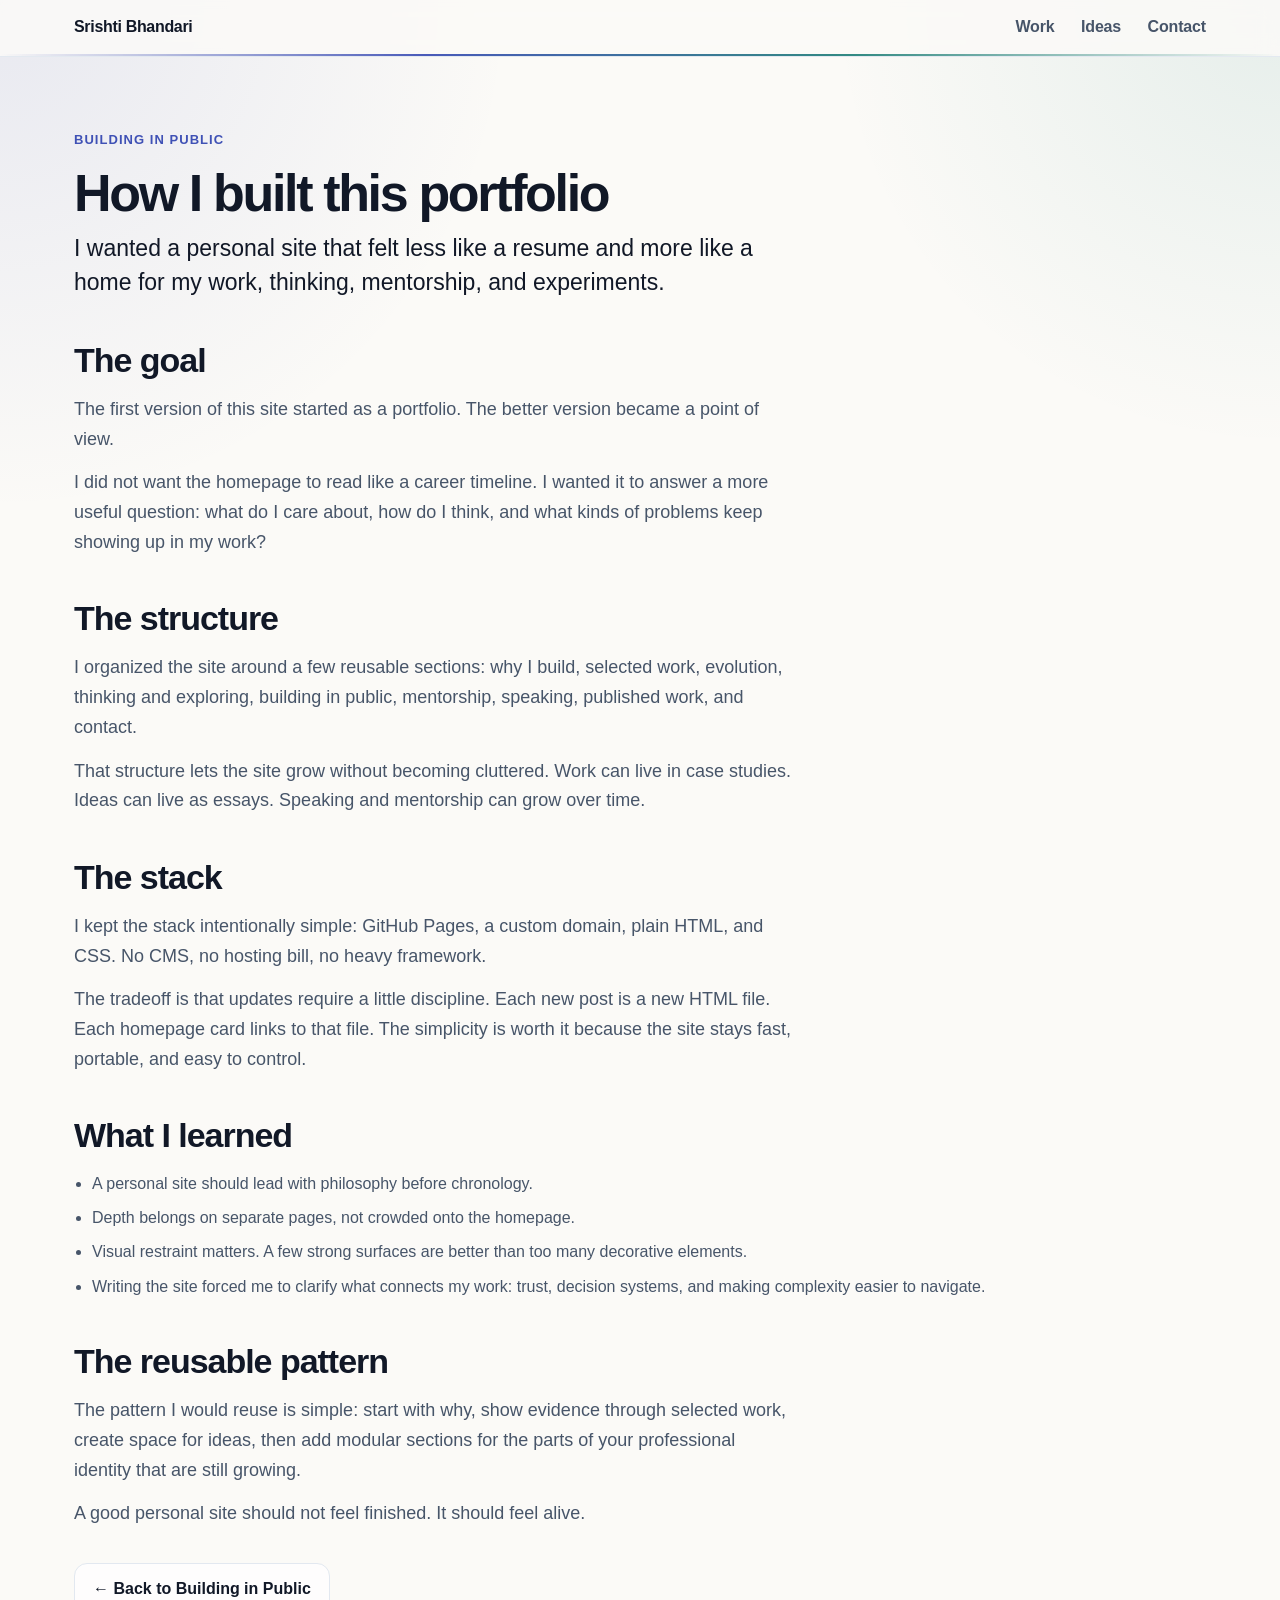
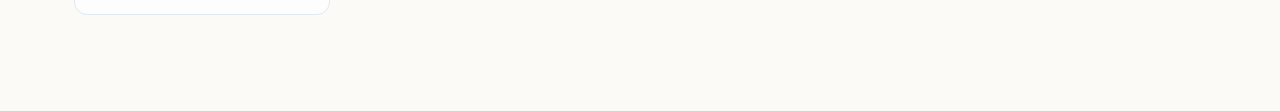
==== building-in-public.html @ 81dbebfb "Create building-in-public.html" ====
<!DOCTYPE html>
<html>
<head>
  <meta charset="UTF-8" />
  <title>How I built this portfolio</title>
  <meta name="viewport" content="width=device-width, initial-scale=1" />
  <link rel="stylesheet" href="style.css" />
</head>
<body>

<div class="topnav">
  <div class="topnav-inner">
    <div class="brand"><a href="index.html">Srishti Bhandari</a></div>
    <div class="navlinks">
      <a href="index.html#work">Work</a>
      <a href="index.html#thinking">Ideas</a>
      <a href="index.html#contact">Contact</a>
    </div>
  </div>
</div>

<div class="container">
  <div class="article">
    <div class="kicker">Building in Public</div>
    <h1>How I built this portfolio</h1>
    <p class="hero-lede">
      I wanted a personal site that felt less like a resume and more like a home for my work, thinking, mentorship, and experiments.
    </p>

    <h2>The goal</h2>
    <p>
      The first version of this site started as a portfolio. The better version became a point of view.
    </p>

    <p>
      I did not want the homepage to read like a career timeline. I wanted it to answer a more useful question: what do I care about, how do I think, and what kinds of problems keep showing up in my work?
    </p>

    <h2>The structure</h2>
    <p>
      I organized the site around a few reusable sections: why I build, selected work, evolution, thinking and exploring, building in public, mentorship, speaking, published work, and contact.
    </p>

    <p>
      That structure lets the site grow without becoming cluttered. Work can live in case studies. Ideas can live as essays. Speaking and mentorship can grow over time.
    </p>

    <h2>The stack</h2>
    <p>
      I kept the stack intentionally simple: GitHub Pages, a custom domain, plain HTML, and CSS. No CMS, no hosting bill, no heavy framework.
    </p>

    <p>
      The tradeoff is that updates require a little discipline. Each new post is a new HTML file. Each homepage card links to that file. The simplicity is worth it because the site stays fast, portable, and easy to control.
    </p>

    <h2>What I learned</h2>
    <ul>
      <li>A personal site should lead with philosophy before chronology.</li>
      <li>Depth belongs on separate pages, not crowded onto the homepage.</li>
      <li>Visual restraint matters. A few strong surfaces are better than too many decorative elements.</li>
      <li>Writing the site forced me to clarify what connects my work: trust, decision systems, and making complexity easier to navigate.</li>
    </ul>

    <h2>The reusable pattern</h2>
    <p>
      The pattern I would reuse is simple: start with why, show evidence through selected work, create space for ideas, then add modular sections for the parts of your professional identity that are still growing.
    </p>

    <p>
      A good personal site should not feel finished. It should feel alive.
    </p>

    <div style="margin-top: 34px;">
      <a class="btn-secondary" href="index.html#building">← Back to Building in Public</a>
    </div>
  </div>
</div>

</body>
</html>
---- style.css ----
* {
  box-sizing: border-box;
  margin: 0;
  padding: 0;
}

:root {
  --bg: #fbfaf7;
  --surface: #ffffff;
  --surface-soft: #f3f6fb;
  --surface-warm: #f7efe5;
  --text: #111827;
  --muted: #475569;
  --faint: #94a3b8;
  --line: #e2e8f0;
  --accent: #3f51b5;
  --accentHover: #2f3e99;
  --teal: #0f766e;
  --amber: #b7791f;
  --shadow: 0 18px 50px rgba(15, 23, 42, 0.08);
  --radius: 22px;
}

html {
  scroll-behavior: smooth;
}

body {
  font-family: -apple-system, BlinkMacSystemFont, "Segoe UI", Roboto, sans-serif;
  background:
    radial-gradient(circle at top left, rgba(63, 81, 181, 0.10), transparent 32rem),
    radial-gradient(circle at top right, rgba(15, 118, 110, 0.09), transparent 28rem),
    var(--bg);
  color: var(--text);
  line-height: 1.65;
}

a {
  color: inherit;
  text-decoration: none;
}

a:hover {
  color: var(--accent);
}

.container {
  max-width: 1180px;
  margin: 0 auto;
  padding: 72px 24px 96px;
}

.section {
  padding: 92px 0;
  border-top: 1px solid rgba(226, 232, 240, 0.9);
}

.section:first-of-type {
  border-top: none;
  padding-top: 36px;
}

.kicker {
  color: var(--accent);
  font-size: 13px;
  letter-spacing: 0.08em;
  text-transform: uppercase;
  font-weight: 700;
  margin-bottom: 16px;
}

h1 {
  font-size: 68px;
  line-height: 1;
  letter-spacing: -0.045em;
  margin-bottom: 22px;
}

h2 {
  font-size: 34px;
  line-height: 1.12;
  letter-spacing: -0.03em;
  margin-bottom: 16px;
}

h3 {
  font-size: 22px;
  line-height: 1.18;
  letter-spacing: -0.02em;
  margin-bottom: 10px;
}

p {
  color: var(--muted);
  font-size: 18px;
  margin-bottom: 14px;
  max-width: 72ch;
}

.small {
  font-size: 14px;
  color: var(--faint);
}

.topnav {
  position: sticky;
  top: 0;
  background: rgba(251, 250, 247, 0.88);
  backdrop-filter: blur(10px);
  border-bottom: 1px solid rgba(226, 232, 240, 0.9);
  z-index: 20;
}

.topnav::after {
  content: "";
  display: block;
  height: 2px;
  background: linear-gradient(
    90deg,
    rgba(63, 81, 181, 0),
    rgba(63, 81, 181, 0.95),
    rgba(15, 118, 110, 0.85),
    rgba(63, 81, 181, 0)
  );
}

.topnav-inner {
  max-width: 1180px;
  margin: 0 auto;
  padding: 14px 24px;
  display: flex;
  align-items: center;
  justify-content: space-between;
}

.brand {
  font-weight: 750;
  letter-spacing: -0.02em;
  font-size: 16px;
}

.navlinks {
  overflow-x: auto;
  white-space: nowrap;
  -webkit-overflow-scrolling: touch;
}

.navlinks a {
  margin-left: 22px;
  font-weight: 650;
  color: var(--muted);
  font-size: 16px;
  letter-spacing: -0.01em;
}

.navlinks a:hover {
  color: var(--text);
}

.btn {
  display: inline-flex;
  align-items: center;
  gap: 8px;
  background: var(--accent);
  color: #fff;
  padding: 12px 18px;
  border-radius: 13px;
  font-weight: 700;
  transition: 0.18s ease;
  box-shadow: 0 14px 28px rgba(63, 81, 181, 0.22);
}

.btn:hover {
  background: var(--accentHover);
  color: #fff;
  transform: translateY(-1px);
}

.btn-secondary {
  display: inline-flex;
  align-items: center;
  gap: 8px;
  padding: 12px 18px;
  border-radius: 13px;
  border: 1px solid var(--line);
  color: var(--text);
  font-weight: 700;
  background: rgba(255, 255, 255, 0.72);
}

.btn-secondary:hover {
  border-color: rgba(63, 81, 181, 0.35);
  color: var(--accent);
}

.hero-grid {
  display: grid;
  grid-template-columns: minmax(0, 1.35fr) 320px;
  gap: 54px;
  align-items: start;
}

.hero-copy {
  max-width: 820px;
}

.hero-lede {
  font-size: 23px;
  color: var(--text);
  line-height: 1.48;
  max-width: 760px;
}

.portrait-card {
  background: linear-gradient(145deg, rgba(255,255,255,0.9), rgba(243,246,251,0.95));
  border: 1px solid rgba(226, 232, 240, 0.85);
  border-radius: 28px;
  padding: 14px;
  box-shadow: var(--shadow);
}

.portrait {
  width: 100%;
  max-width: 292px;
  display: block;
  border-radius: 20px;
}

.belief-card {
  margin-top: 34px;
  display: grid;
  grid-template-columns: 1fr 1fr 1fr;
  gap: 14px;
}

.belief {
  background: rgba(255, 255, 255, 0.72);
  border: 1px solid rgba(226, 232, 240, 0.85);
  border-radius: 18px;
  padding: 18px;
}

.belief strong {
  display: block;
  color: var(--text);
  margin-bottom: 6px;
}

.belief span {
  color: var(--muted);
  font-size: 15px;
}

.section-head {
  display: grid;
  grid-template-columns: 0.8fr 1.2fr;
  gap: 28px;
  align-items: start;
  margin-bottom: 28px;
}

.work-grid,
.thinking-grid,
.two-grid,
.three-grid {
  display: grid;
  gap: 22px;
  margin-top: 24px;
}

.work-grid {
  grid-template-columns: 1fr 1fr;
}

.thinking-grid {
  grid-template-columns: repeat(3, 1fr);
}

.two-grid {
  grid-template-columns: 1fr 1fr;
}

.three-grid {
  grid-template-columns: repeat(3, 1fr);
}

.card {
  background: rgba(255, 255, 255, 0.82);
  border: 1px solid rgba(226, 232, 240, 0.9);
  border-radius: var(--radius);
  padding: 28px;
  transition: 0.18s ease;
}

.card:hover {
  transform: translateY(-2px);
  box-shadow: var(--shadow);
}

.card.emphasis {
  background:
    linear-gradient(145deg, rgba(255,255,255,0.95), rgba(243,246,251,0.92));
}

.card.warm {
  background:
    linear-gradient(145deg, rgba(255,255,255,0.95), rgba(247,239,229,0.88));
}

.card p {
  margin-bottom: 14px;
}

.meta {
  color: var(--accent);
  font-size: 14px;
  font-weight: 700;
  margin-bottom: 12px;
}

.pill {
  display: inline-block;
  font-size: 12px;
  color: var(--muted);
  border: 1px solid var(--line);
  border-radius: 999px;
  padding: 6px 10px;
  margin-bottom: 12px;
  background: #fff;
}

.stat {
  font-size: 38px;
  line-height: 1;
  letter-spacing: -0.04em;
  color: var(--text);
  font-weight: 800;
  margin-bottom: 10px;
}

.timeline2 {
  margin-top: 32px;
  position: relative;
  padding: 28px 0 0;
}

.timeline2::before {
  content: "";
  position: absolute;
  left: 0;
  right: 0;
  top: 19px;
  height: 2px;
  background: linear-gradient(90deg, var(--accent), var(--teal));
  opacity: 0.55;
}

.timeline2-grid {
  display: grid;
  grid-template-columns: repeat(5, 1fr);
  gap: 14px;
  align-items: stretch;
}

.node {
  position: relative;
  padding-top: 18px;
}

.dot {
  width: 13px;
  height: 13px;
  border-radius: 999px;
  background: var(--accent);
  box-shadow: 0 0 0 6px rgba(63, 81, 181, 0.13);
  position: absolute;
  top: 12px;
  left: 0;
}

.milestone2 {
  height: 100%;
  margin-top: 16px;
  background: rgba(255,255,255,0.82);
  border: 1px solid var(--line);
  border-radius: 18px;
  padding: 16px 14px;
  transition: 0.18s ease;
}

.milestone2:hover {
  transform: translateY(-2px);
  box-shadow: var(--shadow);
}

.year {
  font-weight: 800;
  color: var(--text);
  margin-bottom: 6px;
}

.role {
  color: var(--muted);
  font-size: 14px;
  line-height: 1.38;
}

.article {
  max-width: 920px;
}

.article h1 {
  font-size: 52px;
  margin-bottom: 12px;
}

.article h2 {
  margin-top: 42px;
}

.article ul {
  margin: 10px 0 18px 18px;
  color: var(--muted);
}

.article li {
  margin-bottom: 8px;
}

.article-callout {
  margin: 28px 0;
  background: rgba(243, 246, 251, 0.9);
  border: 1px solid rgba(226,232,240,0.9);
  border-radius: 20px;
  padding: 22px;
}

.figure {
  margin: 28px 0;
  max-width: 560px;
}

.figure img {
  width: 100%;
  display: block;
  border-radius: var(--radius);
  box-shadow: var(--shadow);
}

.caption {
  margin-top: 10px;
  color: var(--faint);
  font-size: 13px;
  max-width: 560px;
}

.contact-row {
  display: flex;
  flex-wrap: wrap;
  gap: 10px 18px;
  align-items: center;
  color: var(--muted);
  margin-top: 12px;
}

.accent-link,
.accent-link:hover,
.contact-row a,
.contact-row a:hover {
  color: var(--accent);
  font-weight: 700;
}

@media (max-width: 980px) {
  .thinking-grid,
  .three-grid {
    grid-template-columns: 1fr 1fr;
  }

  .timeline2-grid {
    grid-template-columns: 1fr;
  }

  .timeline2::before,
  .dot {
    display: none;
  }

  .node {
    padding-top: 0;
  }

  .milestone2 {
    margin-top: 0;
  }
}

@media (max-width: 760px) {
  .container {
    padding: 54px 18px 72px;
  }

  .section {
    padding: 68px 0;
  }

  h1 {
    font-size: 44px;
  }

  h2 {
    font-size: 28px;
  }

  p {
    font-size: 16px;
  }

  .hero-lede {
    font-size: 19px;
  }

  .hero-grid {
    grid-template-columns: 1fr 150px;
    gap: 18px;
  }

  .portrait-card {
    padding: 8px;
    border-radius: 20px;
  }

  .portrait {
    max-width: 150px;
    border-radius: 16px;
  }

  .section-head {
    grid-template-columns: 1fr;
    gap: 10px;
  }

  .work-grid,
  .thinking-grid,
  .two-grid,
  .three-grid,
  .belief-card {
    grid-template-columns: 1fr;
  }

  .card {
    padding: 22px;
  }

  .topnav-inner {
    padding: 12px 18px;
  }

  .navlinks a {
    margin-left: 16px;
    font-size: 15px;
  }
}

@media (max-width: 420px) {
  .hero-grid {
    grid-template-columns: 1fr;
  }

  .portrait-card {
    max-width: 220px;
  }

  .portrait {
    max-width: 204px;
  }
}
/* Fix homepage belief cards */
.belief-card{
  margin-top: 34px;
  display: grid;
  grid-template-columns: repeat(3, 1fr);
  gap: 14px;
}

.belief{
  background: rgba(255, 255, 255, 0.82);
  border: 1px solid rgba(226, 232, 240, 0.9);
  border-radius: 18px;
  padding: 18px;
  box-shadow: 0 10px 28px rgba(15, 23, 42, 0.04);
}

.belief strong{
  display: block;
  color: var(--text);
  margin-bottom: 6px;
  font-weight: 800;
}

.belief span{
  display: block;
  color: var(--muted);
  font-size: 15px;
  line-height: 1.45;
}

@media (max-width: 760px){
  .belief-card{
    grid-template-columns: 1fr;
  }
}
/* Better hero balance */
.hero-grid{
  grid-template-columns: minmax(0, 1fr) 300px;
  gap: 44px;
  align-items: start;
}

.hero-copy{
  max-width: 780px;
}

.hero-lede{
  max-width: 720px;
}

.portrait-card{
  justify-self: end;
  max-width: 300px;
}

.section:first-of-type{
  padding-bottom: 72px;
}

@media (max-width: 760px){
  .hero-grid{
    grid-template-columns: 1fr 132px;
    gap: 16px;
  }

  .portrait-card{
    max-width: 132px;
    padding: 6px;
  }

  .portrait{
    max-width: 120px;
  }

  .hero-copy h1{
    font-size: 38px;
  }
}

@media (max-width: 420px){
  .hero-grid{
    grid-template-columns: 1fr;
  }

  .portrait-card{
    max-width: 210px;
    justify-self: start;
  }

  .portrait{
    max-width: 198px;
  }
}
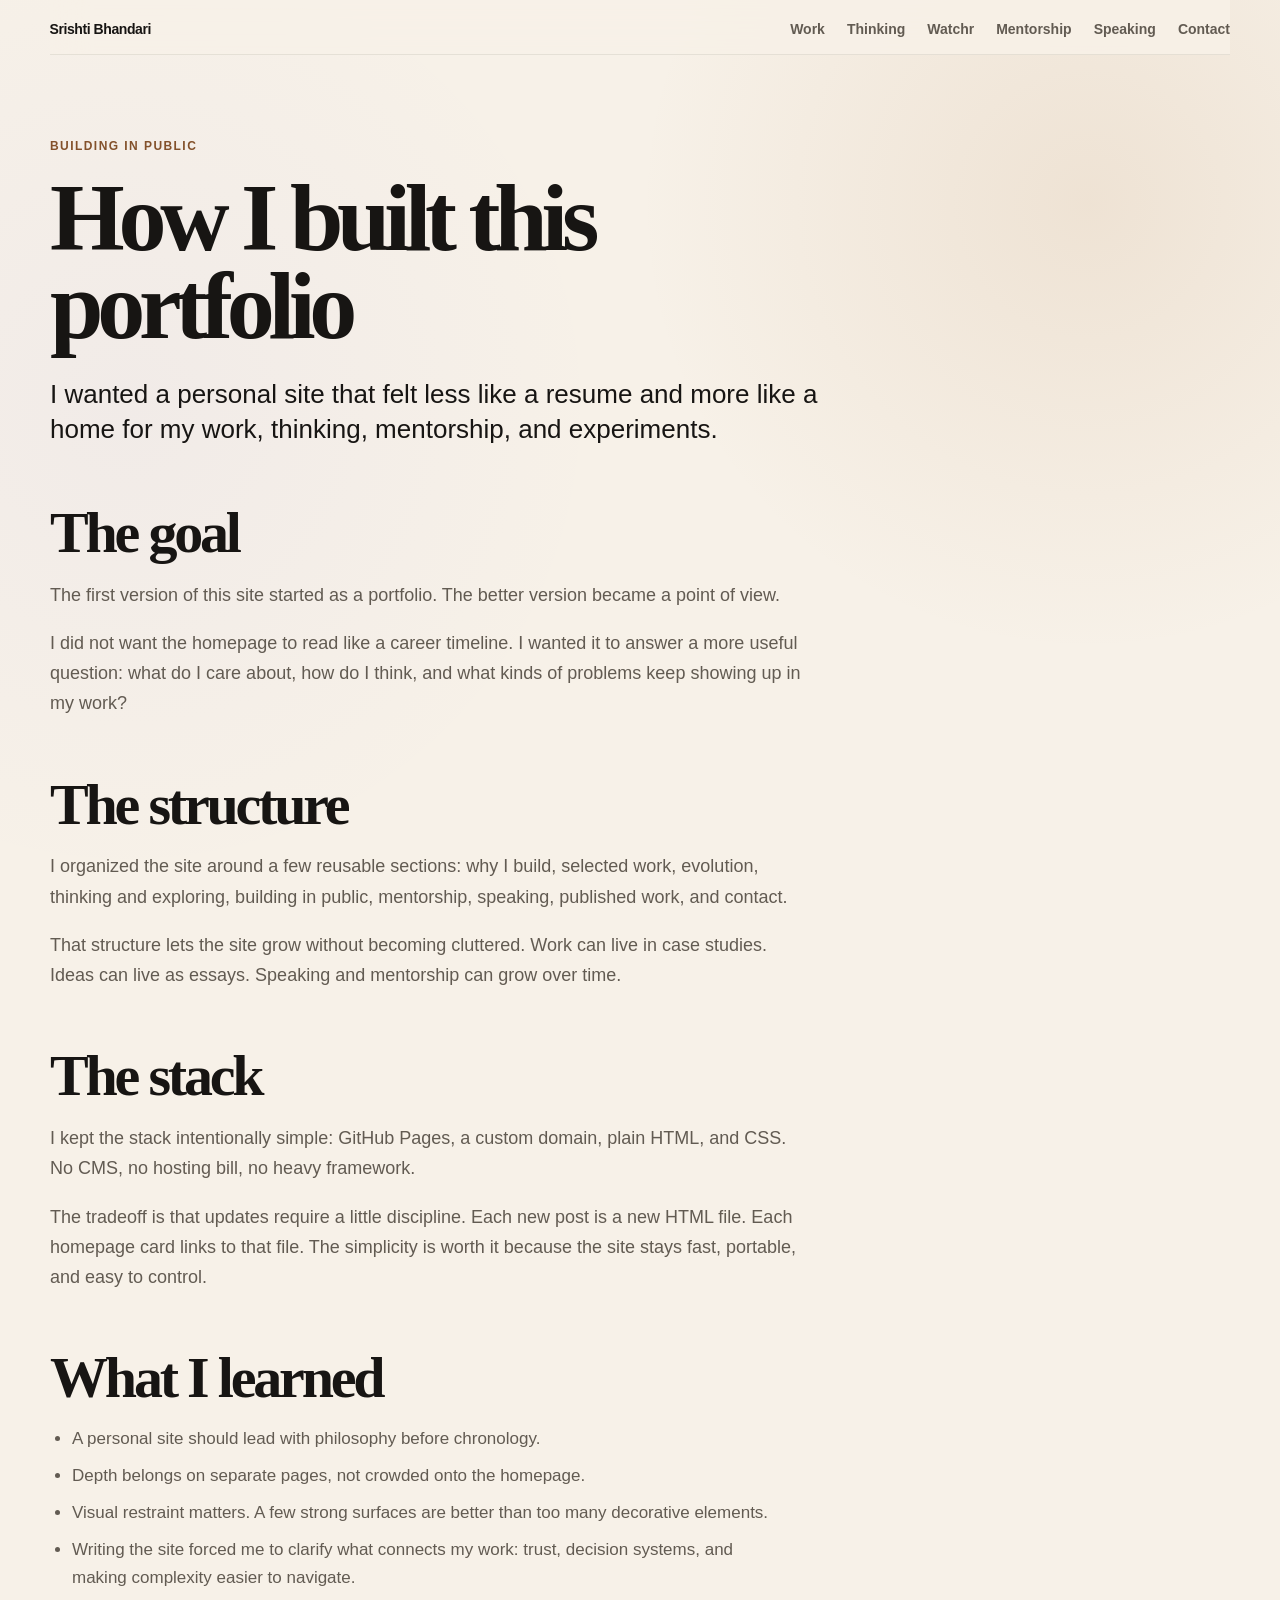
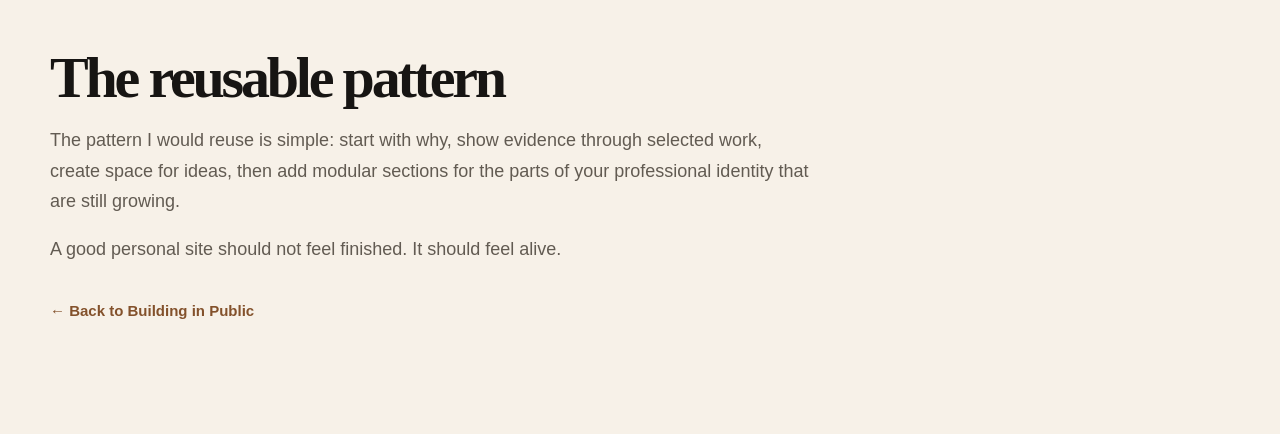
==== commit 69791d20: "Update building-in-public.html" ====
--- a/building-in-public.html
+++ b/building-in-public.html
@@ -8,16 +8,18 @@
 </head>
 <body>
 
-<div class="topnav">
-  <div class="topnav-inner">
-    <div class="brand"><a href="index.html">Srishti Bhandari</a></div>
-    <div class="navlinks">
-      <a href="index.html#work">Work</a>
-      <a href="index.html#thinking">Ideas</a>
-      <a href="index.html#contact">Contact</a>
-    </div>
-  </div>
-</div>
+<header class="site-header">
+  <a class="site-mark" href="index.html">Srishti Bhandari</a>
+
+  <nav class="nav-links" aria-label="Main navigation">
+    <a href="index.html#work">Work</a>
+    <a href="index.html#thinking">Thinking</a>
+    <a href="index.html#watchr">Watchr</a>
+    <a href="index.html#mentorship">Mentorship</a>
+    <a href="index.html#speaking">Speaking</a>
+    <a href="index.html#contact">Contact</a>
+  </nav>
+</header>
 
 <div class="container">
   <div class="article">
--- a/style.css
+++ b/style.css
@@ -1,670 +1,1465 @@
-* {
+/* =========================
+   RESET + TOKENS
+   ========================= */
+
+*{
   box-sizing: border-box;
   margin: 0;
   padding: 0;
 }
 
-:root {
-  --bg: #fbfaf7;
-  --surface: #ffffff;
-  --surface-soft: #f3f6fb;
-  --surface-warm: #f7efe5;
-  --text: #111827;
-  --muted: #475569;
-  --faint: #94a3b8;
-  --line: #e2e8f0;
-  --accent: #3f51b5;
-  --accentHover: #2f3e99;
-  --teal: #0f766e;
-  --amber: #b7791f;
-  --shadow: 0 18px 50px rgba(15, 23, 42, 0.08);
-  --radius: 22px;
-}
-
-html {
+:root{
+  --cream: #f7f1e8;
+  --paper: #fffaf3;
+  --cream-soft: #efe4d6;
+  --charcoal: #171513;
+  --muted: #625b52;
+  --soft: #9a9187;
+  --line: rgba(36, 30, 24, 0.12);
+  --bronze: #b07a43;
+  --bronze-dark: #83512b;
+  --indigo: #4f46e5;
+  --shadow: 0 24px 70px rgba(44, 33, 24, 0.10);
+  --serif: "Fraunces", Georgia, serif;
+  --sans: "Inter", -apple-system, BlinkMacSystemFont, "Segoe UI", sans-serif;
+}
+
+html{
   scroll-behavior: smooth;
-}
-
-body {
-  font-family: -apple-system, BlinkMacSystemFont, "Segoe UI", Roboto, sans-serif;
+  scroll-padding-top: 110px;
+}
+
+body{
   background:
-    radial-gradient(circle at top left, rgba(63, 81, 181, 0.10), transparent 32rem),
-    radial-gradient(circle at top right, rgba(15, 118, 110, 0.09), transparent 28rem),
-    var(--bg);
-  color: var(--text);
-  line-height: 1.65;
-}
-
-a {
+    radial-gradient(circle at 85% 10%, rgba(176, 122, 67, 0.12), transparent 28rem),
+    radial-gradient(circle at 10% 20%, rgba(79, 70, 229, 0.035), transparent 30rem),
+    var(--cream);
+  color: var(--charcoal);
+  font-family: var(--sans);
+  line-height: 1.58;
+  text-rendering: optimizeLegibility;
+}
+
+a{
   color: inherit;
   text-decoration: none;
 }
 
-a:hover {
-  color: var(--accent);
-}
-
-.container {
-  max-width: 1180px;
+img{
+  display: block;
+  max-width: 100%;
+}
+
+::selection{
+  background: rgba(176, 122, 67, 0.22);
+}
+
+
+/* =========================
+   GLOBAL LAYOUT
+   ========================= */
+
+.section-shell{
+  width: min(1180px, calc(100% - 48px));
   margin: 0 auto;
-  padding: 72px 24px 96px;
-}
-
-.section {
-  padding: 92px 0;
-  border-top: 1px solid rgba(226, 232, 240, 0.9);
-}
-
-.section:first-of-type {
-  border-top: none;
-  padding-top: 36px;
-}
-
-.kicker {
-  color: var(--accent);
-  font-size: 13px;
-  letter-spacing: 0.08em;
+}
+
+.section-block{
+  padding: 86px 0;
+  border-top: 1px solid var(--line);
+}
+
+.compact-section{
+  padding: 70px 0;
+}
+
+#work,
+#evolution,
+#systems-map,
+#thinking,
+#watchr,
+#mentorship,
+#speaking,
+#papers,
+#contact{
+  scroll-margin-top: 120px;
+}
+
+
+/* =========================
+   TYPOGRAPHY HELPERS
+   ========================= */
+
+.section-kicker,
+.eyebrow,
+.meta,
+.pill{
+  color: var(--bronze-dark);
   text-transform: uppercase;
-  font-weight: 700;
-  margin-bottom: 16px;
-}
-
-h1 {
-  font-size: 68px;
-  line-height: 1;
-  letter-spacing: -0.045em;
-  margin-bottom: 22px;
-}
-
-h2 {
-  font-size: 34px;
-  line-height: 1.12;
-  letter-spacing: -0.03em;
-  margin-bottom: 16px;
-}
-
-h3 {
-  font-size: 22px;
-  line-height: 1.18;
-  letter-spacing: -0.02em;
-  margin-bottom: 10px;
-}
-
-p {
-  color: var(--muted);
-  font-size: 18px;
-  margin-bottom: 14px;
-  max-width: 72ch;
-}
-
-.small {
-  font-size: 14px;
-  color: var(--faint);
-}
-
-.topnav {
+  letter-spacing: 0.12em;
+  font-size: 12px;
+  font-weight: 850;
+}
+
+.text-link,
+.book-card a,
+.paper-grid a,
+.btn-secondary{
+  color: var(--bronze-dark);
+  font-weight: 800;
+  font-size: 15px;
+  transition: color 0.18s ease;
+}
+
+.text-link:hover,
+.book-card a:hover,
+.paper-grid a:hover,
+.btn-secondary:hover{
+  color: var(--indigo);
+}
+
+.text-link span,
+.book-card a span,
+.paper-grid a span{
+  display: inline-block;
+  transition: transform 0.18s ease;
+}
+
+.text-link:hover span,
+.book-card a:hover span,
+.paper-grid a:hover span{
+  transform: translateX(3px);
+}
+
+
+/* =========================
+   HEADER
+   ========================= */
+
+.site-header{
+  width: min(1180px, calc(100% - 48px));
+  margin: 0 auto;
+  padding: 18px 0 14px;
+  display: flex;
+  justify-content: space-between;
+  align-items: center;
+  gap: 24px;
   position: sticky;
   top: 0;
-  background: rgba(251, 250, 247, 0.88);
-  backdrop-filter: blur(10px);
-  border-bottom: 1px solid rgba(226, 232, 240, 0.9);
-  z-index: 20;
-}
-
-.topnav::after {
-  content: "";
-  display: block;
-  height: 2px;
-  background: linear-gradient(
-    90deg,
-    rgba(63, 81, 181, 0),
-    rgba(63, 81, 181, 0.95),
-    rgba(15, 118, 110, 0.85),
-    rgba(63, 81, 181, 0)
-  );
-}
-
-.topnav-inner {
-  max-width: 1180px;
-  margin: 0 auto;
-  padding: 14px 24px;
+  z-index: 80;
+  background: rgba(247, 241, 232, 0.88);
+  backdrop-filter: blur(18px);
+  border-bottom: 1px solid rgba(36, 30, 24, 0.08);
+}
+
+.site-mark{
+  color: var(--charcoal);
+  font-size: 14px;
+  font-weight: 800;
+  letter-spacing: -0.03em;
+  white-space: nowrap;
+}
+
+.nav-links{
   display: flex;
   align-items: center;
-  justify-content: space-between;
-}
-
-.brand {
-  font-weight: 750;
-  letter-spacing: -0.02em;
-  font-size: 16px;
-}
-
-.navlinks {
+  gap: 22px;
   overflow-x: auto;
   white-space: nowrap;
   -webkit-overflow-scrolling: touch;
 }
 
-.navlinks a {
-  margin-left: 22px;
+.nav-links a{
+  color: var(--muted);
+  font-size: 14px;
+  font-weight: 750;
+  transition: color 0.18s ease;
+}
+
+.nav-links a:hover{
+  color: var(--bronze-dark);
+}
+
+
+/* =========================
+   HERO
+   ========================= */
+
+.hero{
+  min-height: calc(100vh - 82px);
+  padding: 76px 0 96px;
+  display: grid;
+  grid-template-columns: minmax(0, 1.06fr) minmax(300px, 420px);
+  gap: clamp(34px, 7vw, 90px);
+  align-items: start;
+}
+
+.hero-copy{
+  max-width: 790px;
+}
+
+.eyebrow{
+  margin-bottom: 24px;
+}
+
+.name-lockup{
+  font-family: var(--serif);
+  font-size: clamp(78px, 12vw, 164px);
+  line-height: 0.78;
+  letter-spacing: -0.08em;
   font-weight: 650;
-  color: var(--muted);
-  font-size: 16px;
-  letter-spacing: -0.01em;
-}
-
-.navlinks a:hover {
-  color: var(--text);
-}
-
-.btn {
-  display: inline-flex;
-  align-items: center;
-  gap: 8px;
-  background: var(--accent);
-  color: #fff;
-  padding: 12px 18px;
-  border-radius: 13px;
-  font-weight: 700;
-  transition: 0.18s ease;
-  box-shadow: 0 14px 28px rgba(63, 81, 181, 0.22);
-}
-
-.btn:hover {
-  background: var(--accentHover);
-  color: #fff;
-  transform: translateY(-1px);
-}
-
-.btn-secondary {
-  display: inline-flex;
-  align-items: center;
-  gap: 8px;
-  padding: 12px 18px;
-  border-radius: 13px;
-  border: 1px solid var(--line);
-  color: var(--text);
-  font-weight: 700;
-  background: rgba(255, 255, 255, 0.72);
-}
-
-.btn-secondary:hover {
-  border-color: rgba(63, 81, 181, 0.35);
-  color: var(--accent);
-}
-
-.hero-grid {
-  display: grid;
-  grid-template-columns: minmax(0, 1.35fr) 320px;
-  gap: 54px;
-  align-items: start;
-}
-
-.hero-copy {
-  max-width: 820px;
-}
-
-.hero-lede {
-  font-size: 23px;
-  color: var(--text);
-  line-height: 1.48;
-  max-width: 760px;
-}
-
-.portrait-card {
-  background: linear-gradient(145deg, rgba(255,255,255,0.9), rgba(243,246,251,0.95));
-  border: 1px solid rgba(226, 232, 240, 0.85);
-  border-radius: 28px;
-  padding: 14px;
-  box-shadow: var(--shadow);
-}
-
-.portrait {
-  width: 100%;
-  max-width: 292px;
+}
+
+.name-lockup span{
   display: block;
-  border-radius: 20px;
-}
-
-.belief-card {
+}
+
+.name-lockup span:nth-child(2){
+  color: var(--bronze);
+}
+
+.hero-bio{
+  max-width: 830px;
+  margin-top: 24px;
+  color: var(--muted);
+  font-size: 18px;
+  line-height: 1.55;
+}
+
+.hero-bio strong{
+  color: inherit;
+  font-weight: 850;
+}
+
+.hero-belief{
+  font-family: var(--serif);
+  font-size: clamp(40px, 6vw, 76px);
+  line-height: 0.96;
+  letter-spacing: -0.06em;
+  font-weight: 620;
+  margin: 42px 0 26px;
+  max-width: 12ch;
+}
+
+.hero-text{
+  max-width: 660px;
+}
+
+.hero-text p{
+  color: var(--muted);
+  font-size: clamp(16px, 1.55vw, 19px);
+  margin-bottom: 14px;
+}
+
+.hero-text p:first-child{
+  color: var(--charcoal);
+}
+
+.hero-actions{
+  display: flex;
+  flex-wrap: wrap;
+  gap: 18px 34px;
   margin-top: 34px;
-  display: grid;
-  grid-template-columns: 1fr 1fr 1fr;
-  gap: 14px;
-}
-
-.belief {
-  background: rgba(255, 255, 255, 0.72);
-  border: 1px solid rgba(226, 232, 240, 0.85);
-  border-radius: 18px;
-  padding: 18px;
-}
-
-.belief strong {
+}
+
+.hero-actions a{
+  color: var(--bronze-dark);
+  font-size: 15px;
+  font-weight: 850;
+}
+
+.hero-actions a:hover{
+  color: var(--indigo);
+}
+
+.hero-actions span{
+  display: inline-block;
+  transition: transform 0.18s ease;
+}
+
+.hero-actions a:hover span{
+  transform: translateX(3px);
+}
+
+
+/* =========================
+   HERO PORTRAIT
+   ========================= */
+
+.portrait-art,
+.portrait-editorial,
+.portrait-word-art,
+.portrait-svg-shell,
+.portrait-asset,
+.portrait-mockup,
+.mock-wordfield,
+.word-cloud,
+.word-portrait-svg,
+.portrait-language-svg{
+  display: none !important;
+}
+
+.portrait-cutout-wrap{
   display: block;
-  color: var(--text);
-  margin-bottom: 6px;
-}
-
-.belief span {
-  color: var(--muted);
-  font-size: 15px;
-}
-
-.section-head {
-  display: grid;
-  grid-template-columns: 0.8fr 1.2fr;
-  gap: 28px;
-  align-items: start;
-  margin-bottom: 28px;
-}
-
-.work-grid,
-.thinking-grid,
-.two-grid,
-.three-grid {
-  display: grid;
-  gap: 22px;
-  margin-top: 24px;
-}
-
-.work-grid {
-  grid-template-columns: 1fr 1fr;
-}
-
-.thinking-grid {
-  grid-template-columns: repeat(3, 1fr);
-}
-
-.two-grid {
-  grid-template-columns: 1fr 1fr;
-}
-
-.three-grid {
-  grid-template-columns: repeat(3, 1fr);
-}
-
-.card {
-  background: rgba(255, 255, 255, 0.82);
-  border: 1px solid rgba(226, 232, 240, 0.9);
-  border-radius: var(--radius);
-  padding: 28px;
-  transition: 0.18s ease;
-}
-
-.card:hover {
-  transform: translateY(-2px);
-  box-shadow: var(--shadow);
-}
-
-.card.emphasis {
-  background:
-    linear-gradient(145deg, rgba(255,255,255,0.95), rgba(243,246,251,0.92));
-}
-
-.card.warm {
-  background:
-    linear-gradient(145deg, rgba(255,255,255,0.95), rgba(247,239,229,0.88));
-}
-
-.card p {
-  margin-bottom: 14px;
-}
-
-.meta {
-  color: var(--accent);
-  font-size: 14px;
-  font-weight: 700;
-  margin-bottom: 12px;
-}
-
-.pill {
-  display: inline-block;
-  font-size: 12px;
-  color: var(--muted);
-  border: 1px solid var(--line);
-  border-radius: 999px;
-  padding: 6px 10px;
-  margin-bottom: 12px;
-  background: #fff;
-}
-
-.stat {
-  font-size: 38px;
-  line-height: 1;
-  letter-spacing: -0.04em;
-  color: var(--text);
-  font-weight: 800;
-  margin-bottom: 10px;
-}
-
-.timeline2 {
-  margin-top: 32px;
-  position: relative;
-  padding: 28px 0 0;
-}
-
-.timeline2::before {
+  position: sticky;
+  top: 116px;
+  margin-top: 54px;
+  min-height: 640px;
+  overflow: visible;
+  isolation: isolate;
+  background: transparent;
+}
+
+.portrait-cutout-wrap::before{
   content: "";
   position: absolute;
-  left: 0;
-  right: 0;
-  top: 19px;
-  height: 2px;
-  background: linear-gradient(90deg, var(--accent), var(--teal));
-  opacity: 0.55;
-}
-
-.timeline2-grid {
+  left: 50%;
+  top: 14%;
+  transform: translateX(-50%);
+  width: 116%;
+  height: 68%;
+  border-radius: 999px;
+  background:
+    radial-gradient(
+      ellipse at center,
+      rgba(176, 122, 67, 0.18) 0%,
+      rgba(239, 228, 214, 0.42) 40%,
+      rgba(247, 241, 232, 0.12) 70%,
+      rgba(247, 241, 232, 0) 100%
+    );
+  filter: blur(2px);
+  z-index: 1;
+  pointer-events: none;
+}
+
+.portrait-cutout-wrap::after{
+  content: "";
+  position: absolute;
+  left: 50%;
+  bottom: 8%;
+  transform: translateX(-50%);
+  width: 72%;
+  height: 18%;
+  border-radius: 999px;
+  background:
+    radial-gradient(
+      ellipse at center,
+      rgba(44, 33, 24, 0.12) 0%,
+      rgba(44, 33, 24, 0.05) 44%,
+      rgba(44, 33, 24, 0) 72%
+    );
+  filter: blur(18px);
+  z-index: 1;
+  pointer-events: none;
+}
+
+.portrait-cutout{
+  position: absolute;
+  z-index: 3;
+  left: 50%;
+  bottom: 0;
+  transform: translateX(-50%);
+  width: min(100%, 520px);
+  max-height: 100%;
+  object-fit: contain;
+  object-position: center bottom;
+  filter:
+    saturate(0.96)
+    contrast(1.02)
+    drop-shadow(0 28px 42px rgba(44, 33, 24, 0.10));
+  -webkit-mask-image:
+    linear-gradient(
+      to bottom,
+      black 0%,
+      black 82%,
+      rgba(0, 0, 0, 0.78) 90%,
+      transparent 100%
+    );
+  mask-image:
+    linear-gradient(
+      to bottom,
+      black 0%,
+      black 82%,
+      rgba(0, 0, 0, 0.78) 90%,
+      transparent 100%
+    );
+}
+
+
+/* =========================
+   HORIZONTAL SECTION SYSTEM
+   ========================= */
+
+.split-section{
+  display: grid;
+  grid-template-columns: minmax(180px, 240px) minmax(0, 1fr);
+  gap: 42px;
+  align-items: start;
+}
+
+.split-left{
+  position: static;
+  min-width: 0;
+}
+
+.split-right{
+  min-width: 0;
+}
+
+.section-index{
+  display: block;
+  color: rgba(176, 122, 67, 0.74);
+  font-family: var(--serif);
+  font-size: 24px;
+  line-height: 1;
+  letter-spacing: -0.05em;
+  font-weight: 700;
+  margin-bottom: 16px;
+}
+
+.split-left h2{
+  font-family: var(--serif);
+  color: var(--charcoal);
+  font-size: clamp(32px, 4.2vw, 58px);
+  line-height: 0.98;
+  letter-spacing: -0.055em;
+  font-weight: 650;
+  max-width: 10ch;
+  margin-top: 16px;
+}
+
+.section-note{
+  color: var(--muted);
+  font-size: 15.5px;
+  line-height: 1.55;
+  max-width: 28ch;
+  margin-top: 18px;
+}
+
+
+/* =========================
+   DEFAULT SECTION INTRO
+   ========================= */
+
+.section-intro{
+  max-width: 780px;
+  margin-bottom: 34px;
+}
+
+.section-intro h2{
+  font-family: var(--serif);
+  color: var(--charcoal);
+  font-size: clamp(38px, 5.5vw, 68px);
+  line-height: 0.96;
+  letter-spacing: -0.06em;
+  font-weight: 650;
+  max-width: 14ch;
+  margin-top: 10px;
+}
+
+.section-intro p{
+  color: var(--muted);
+  font-size: 18px;
+  line-height: 1.62;
+  max-width: 64ch;
+  margin-top: 16px;
+}
+
+
+/* =========================
+   SELECTED WORK
+   ========================= */
+
+#work.section-block{
+  padding-top: 100px;
+}
+
+.work-showcase{
+  display: grid;
+  grid-template-columns: repeat(2, minmax(0, 1fr));
+  gap: 18px;
+  align-items: stretch;
+}
+
+.work-panel{
+  position: relative;
+  min-height: 360px;
+  padding: 34px;
+  border: 1px solid var(--line);
+  border-radius: 34px;
+  background:
+    linear-gradient(145deg, rgba(255, 250, 243, 0.68), rgba(239, 228, 214, 0.34));
+  overflow: hidden;
+  transition: transform 0.18s ease, box-shadow 0.18s ease, background 0.18s ease;
+}
+
+.work-panel:hover{
+  transform: translateY(-4px);
+  box-shadow: var(--shadow);
+  background:
+    linear-gradient(145deg, rgba(255, 250, 243, 0.90), rgba(239, 228, 214, 0.46));
+}
+
+.work-panel::before{
+  content: attr(data-number);
+  position: absolute;
+  right: 28px;
+  top: 22px;
+  font-family: var(--serif);
+  font-size: 76px;
+  line-height: 1;
+  letter-spacing: -0.08em;
+  color: rgba(176, 122, 67, 0.13);
+}
+
+.work-panel .meta{
+  margin-bottom: 72px;
+  color: rgba(86, 79, 71, 0.82);
+}
+
+.work-panel h3{
+  font-family: var(--serif);
+  font-size: clamp(30px, 3.6vw, 52px);
+  line-height: 0.95;
+  letter-spacing: -0.055em;
+  font-weight: 650;
+  max-width: 450px;
+  margin-bottom: 18px;
+}
+
+.work-panel p{
+  color: var(--muted);
+  font-size: 17px;
+  line-height: 1.55;
+  max-width: 520px;
+}
+
+.work-panel .text-link{
+  display: inline-block;
+  margin-top: 24px;
+}
+
+
+/* =========================
+   EVOLUTION
+   ========================= */
+
+.timeline{
   display: grid;
   grid-template-columns: repeat(5, 1fr);
+  gap: 12px;
+}
+
+.timeline article{
+  border-top: 2px solid rgba(176, 122, 67, 0.45);
+  padding-top: 16px;
+}
+
+.timeline span{
+  display: block;
+  color: var(--bronze-dark);
+  font-size: 13px;
+  font-weight: 850;
+  margin-bottom: 10px;
+}
+
+.timeline p{
+  color: var(--muted);
+  font-size: 14px;
+  line-height: 1.38;
+}
+
+
+/* =========================
+   SYSTEMS MAP
+   ========================= */
+
+.systems-intro{
+  max-width: 760px;
+  margin-bottom: 38px;
+}
+
+.systems-intro h2{
+  font-family: var(--serif);
+  font-size: clamp(40px, 6vw, 74px);
+  line-height: 0.94;
+  letter-spacing: -0.06em;
+  font-weight: 650;
+  margin-top: 10px;
+}
+
+.systems-intro p{
+  color: var(--muted);
+  font-size: 18px;
+  line-height: 1.62;
+  max-width: 64ch;
+  margin-top: 18px;
+}
+
+.systems-map{
+  position: relative;
+  display: grid;
+  grid-template-columns: repeat(3, minmax(0, 1fr));
+  gap: 14px;
+  padding: 18px;
+  border: 1px solid var(--line);
+  border-radius: 36px;
+  background:
+    radial-gradient(circle at 50% 50%, rgba(176, 122, 67, 0.08), transparent 28rem),
+    rgba(255, 250, 243, 0.44);
+  overflow: hidden;
+}
+
+.systems-map::before{
+  content: "";
+  position: absolute;
+  inset: 0;
+  background:
+    linear-gradient(to right, transparent 0%, transparent 33%, rgba(36, 30, 24, 0.06) 33.1%, transparent 33.3%, transparent 66%, rgba(36, 30, 24, 0.06) 66.1%, transparent 66.3%),
+    linear-gradient(to bottom, transparent 0%, transparent 50%, rgba(36, 30, 24, 0.06) 50.1%, transparent 50.3%);
+  pointer-events: none;
+}
+
+.system-node{
+  position: relative;
+  z-index: 2;
+  min-height: 260px;
+  padding: 26px;
+  border-radius: 28px;
+  border: 1px solid rgba(36, 30, 24, 0.10);
+  background: rgba(255, 250, 243, 0.60);
+  transition: transform 0.18s ease, box-shadow 0.18s ease, background 0.18s ease;
+}
+
+.system-node:hover{
+  transform: translateY(-4px);
+  box-shadow: 0 20px 54px rgba(44, 33, 24, 0.08);
+  background: rgba(255, 250, 243, 0.88);
+}
+
+.node-label{
+  display: inline-block;
+  color: var(--bronze-dark);
+  text-transform: uppercase;
+  letter-spacing: 0.11em;
+  font-size: 12px;
+  font-weight: 850;
+  margin-bottom: 28px;
+}
+
+.system-node h3{
+  font-family: var(--serif);
+  font-size: clamp(28px, 3.6vw, 42px);
+  line-height: 0.98;
+  letter-spacing: -0.055em;
+  font-weight: 650;
+  max-width: 360px;
+  margin-bottom: 24px;
+}
+
+.node-terms{
+  display: flex;
+  flex-wrap: wrap;
+  gap: 8px;
+}
+
+.node-terms span{
+  color: rgba(98, 91, 82, 0.92);
+  background: rgba(247, 241, 232, 0.76);
+  border: 1px solid rgba(36, 30, 24, 0.08);
+  border-radius: 999px;
+  padding: 7px 10px;
+  font-size: 13px;
+  font-weight: 650;
+  line-height: 1;
+}
+
+
+/* =========================
+   THINKING BOOKSHELF
+   ========================= */
+
+.bookshelf-grid{
+  display: grid;
+  grid-template-columns: repeat(2, minmax(0, 1fr));
   gap: 14px;
   align-items: stretch;
 }
 
-.node {
+.book-card{
+  background: rgba(255, 250, 243, 0.62);
+  border: 1px solid var(--line);
+  border-radius: 24px;
+  padding: 24px;
+  min-height: 270px;
+  display: flex;
+  flex-direction: column;
+  justify-content: space-between;
+  transition: transform 0.18s ease, background 0.18s ease, box-shadow 0.18s ease;
+}
+
+.book-card:hover{
+  transform: translateY(-4px);
+  background: rgba(255, 250, 243, 0.90);
+  box-shadow: var(--shadow);
+}
+
+.book-card h3{
+  font-family: var(--serif);
+  font-size: clamp(26px, 3.2vw, 38px);
+  line-height: 1;
+  letter-spacing: -0.052em;
+  font-weight: 650;
+  margin: 18px 0 12px;
+}
+
+.book-card p:not(.pill){
+  color: var(--muted);
+  font-size: 15px;
+  line-height: 1.48;
+}
+
+.book-card a{
+  display: inline-block;
+  margin-top: 24px;
+}
+
+
+/* =========================
+   WATCHR
+   ========================= */
+
+.watchr-section{
+  display: grid;
+  grid-template-columns: minmax(220px, 0.75fr) minmax(0, 1.25fr);
+  gap: 44px;
+  align-items: center;
+}
+
+.watchr-copy h2{
+  font-family: var(--serif);
+  font-size: clamp(40px, 6vw, 74px);
+  line-height: 0.94;
+  letter-spacing: -0.06em;
+  font-weight: 650;
+  margin-top: 10px;
+  max-width: 9ch;
+}
+
+.watchr-copy p{
+  color: var(--muted);
+  font-size: 18px;
+  line-height: 1.62;
+  max-width: 58ch;
+  margin-top: 18px;
+}
+
+.watchr-copy .text-link{
+  display: inline-block;
+  margin-top: 24px;
+}
+
+.watchr-mock{
   position: relative;
-  padding-top: 18px;
-}
-
-.dot {
-  width: 13px;
-  height: 13px;
+  min-height: 440px;
+  border-radius: 36px;
+  border: 1px solid var(--line);
+  background:
+    radial-gradient(circle at 20% 18%, rgba(176, 122, 67, 0.20), transparent 18rem),
+    linear-gradient(145deg, rgba(23, 21, 19, 0.96), rgba(54, 42, 32, 0.92));
+  color: #fffaf3;
+  padding: 28px;
+  overflow: hidden;
+  box-shadow: var(--shadow);
+}
+
+.watchr-mock::before{
+  content: "";
+  position: absolute;
+  width: 280px;
+  height: 280px;
+  right: -80px;
+  top: -90px;
   border-radius: 999px;
-  background: var(--accent);
-  box-shadow: 0 0 0 6px rgba(63, 81, 181, 0.13);
-  position: absolute;
-  top: 12px;
-  left: 0;
-}
-
-.milestone2 {
-  height: 100%;
-  margin-top: 16px;
-  background: rgba(255,255,255,0.82);
-  border: 1px solid var(--line);
-  border-radius: 18px;
-  padding: 16px 14px;
-  transition: 0.18s ease;
-}
-
-.milestone2:hover {
-  transform: translateY(-2px);
-  box-shadow: var(--shadow);
-}
-
-.year {
+  background: rgba(176, 122, 67, 0.24);
+  filter: blur(2px);
+}
+
+.watchr-topbar{
+  position: relative;
+  z-index: 2;
+  display: flex;
+  justify-content: space-between;
+  align-items: center;
+  margin-bottom: 34px;
+}
+
+.watchr-logo{
+  font-weight: 850;
+  letter-spacing: -0.04em;
+  font-size: 22px;
+}
+
+.watchr-status{
+  color: rgba(255, 250, 243, 0.68);
+  font-size: 12px;
   font-weight: 800;
-  color: var(--text);
-  margin-bottom: 6px;
-}
-
-.role {
-  color: var(--muted);
-  font-size: 14px;
-  line-height: 1.38;
-}
-
-.article {
-  max-width: 920px;
-}
-
-.article h1 {
-  font-size: 52px;
-  margin-bottom: 12px;
-}
-
-.article h2 {
-  margin-top: 42px;
-}
-
-.article ul {
-  margin: 10px 0 18px 18px;
-  color: var(--muted);
-}
-
-.article li {
-  margin-bottom: 8px;
-}
-
-.article-callout {
-  margin: 28px 0;
-  background: rgba(243, 246, 251, 0.9);
-  border: 1px solid rgba(226,232,240,0.9);
-  border-radius: 20px;
-  padding: 22px;
-}
-
-.figure {
-  margin: 28px 0;
-  max-width: 560px;
-}
-
-.figure img {
-  width: 100%;
-  display: block;
-  border-radius: var(--radius);
-  box-shadow: var(--shadow);
-}
-
-.caption {
+  border: 1px solid rgba(255, 250, 243, 0.22);
+  border-radius: 999px;
+  padding: 7px 10px;
+}
+
+.watchr-question{
+  position: relative;
+  z-index: 2;
+  max-width: 420px;
+}
+
+.watchr-question span{
+  color: rgba(255, 250, 243, 0.62);
+  font-size: 13px;
+  font-weight: 800;
+  text-transform: uppercase;
+  letter-spacing: 0.12em;
+}
+
+.watchr-question h3{
+  font-family: var(--serif);
+  font-size: clamp(36px, 4.7vw, 58px);
+  line-height: 0.96;
+  letter-spacing: -0.06em;
   margin-top: 10px;
-  color: var(--faint);
-  font-size: 13px;
-  max-width: 560px;
-}
-
-.contact-row {
+  font-weight: 650;
+}
+
+.watchr-chips{
+  position: relative;
+  z-index: 2;
   display: flex;
   flex-wrap: wrap;
-  gap: 10px 18px;
-  align-items: center;
-  color: var(--muted);
-  margin-top: 12px;
-}
-
-.accent-link,
-.accent-link:hover,
-.contact-row a,
-.contact-row a:hover {
-  color: var(--accent);
-  font-weight: 700;
-}
-
-@media (max-width: 980px) {
-  .thinking-grid,
-  .three-grid {
-    grid-template-columns: 1fr 1fr;
-  }
-
-  .timeline2-grid {
-    grid-template-columns: 1fr;
-  }
-
-  .timeline2::before,
-  .dot {
-    display: none;
-  }
-
-  .node {
-    padding-top: 0;
-  }
-
-  .milestone2 {
-    margin-top: 0;
-  }
-}
-
-@media (max-width: 760px) {
-  .container {
-    padding: 54px 18px 72px;
-  }
-
-  .section {
-    padding: 68px 0;
-  }
-
-  h1 {
-    font-size: 44px;
-  }
-
-  h2 {
-    font-size: 28px;
-  }
-
-  p {
-    font-size: 16px;
-  }
-
-  .hero-lede {
-    font-size: 19px;
-  }
-
-  .hero-grid {
-    grid-template-columns: 1fr 150px;
-    gap: 18px;
-  }
-
-  .portrait-card {
-    padding: 8px;
-    border-radius: 20px;
-  }
-
-  .portrait {
-    max-width: 150px;
-    border-radius: 16px;
-  }
-
-  .section-head {
-    grid-template-columns: 1fr;
-    gap: 10px;
-  }
-
-  .work-grid,
-  .thinking-grid,
-  .two-grid,
-  .three-grid,
-  .belief-card {
-    grid-template-columns: 1fr;
-  }
-
-  .card {
-    padding: 22px;
-  }
-
-  .topnav-inner {
-    padding: 12px 18px;
-  }
-
-  .navlinks a {
-    margin-left: 16px;
-    font-size: 15px;
-  }
-}
-
-@media (max-width: 420px) {
-  .hero-grid {
-    grid-template-columns: 1fr;
-  }
-
-  .portrait-card {
-    max-width: 220px;
-  }
-
-  .portrait {
-    max-width: 204px;
-  }
-}
-/* Fix homepage belief cards */
-.belief-card{
-  margin-top: 34px;
+  gap: 10px;
+  margin: 28px 0;
+}
+
+.watchr-chips span{
+  color: rgba(255, 250, 243, 0.84);
+  font-size: 13px;
+  font-weight: 750;
+  background: rgba(255, 250, 243, 0.10);
+  border: 1px solid rgba(255, 250, 243, 0.16);
+  border-radius: 999px;
+  padding: 8px 11px;
+}
+
+.watchr-card-stack{
+  position: relative;
+  z-index: 2;
   display: grid;
-  grid-template-columns: repeat(3, 1fr);
+  grid-template-columns: 1fr 1fr;
+  gap: 12px;
+  margin-top: 24px;
+}
+
+.watchr-card{
+  min-height: 136px;
+  border-radius: 22px;
+  background: linear-gradient(145deg, rgba(255, 250, 243, 0.16), rgba(255, 250, 243, 0.06));
+  border: 1px solid rgba(255, 250, 243, 0.18);
+  padding: 16px;
+}
+
+.watchr-card .label{
+  color: rgba(255, 250, 243, 0.52);
+  font-size: 12px;
+  font-weight: 800;
+  text-transform: uppercase;
+  letter-spacing: 0.1em;
+  margin-bottom: 28px;
+}
+
+.watchr-card strong{
+  display: block;
+  font-size: 18px;
+  letter-spacing: -0.03em;
+}
+
+.watchr-card p{
+  color: rgba(255, 250, 243, 0.62);
+  font-size: 13px;
+  line-height: 1.4;
+  margin-top: 6px;
+}
+
+.watchr-note{
+  position: relative;
+  z-index: 2;
+  color: rgba(255, 250, 243, 0.58);
+  font-size: 13px;
+  margin-top: 20px;
+}
+
+
+/* =========================
+   MENTORSHIP
+   ========================= */
+
+.mentor-grid{
+  display: grid;
+  grid-template-columns: 0.95fr 1.05fr;
+  gap: 56px;
+  align-items: start;
+}
+
+.mentor-copy h2{
+  font-family: var(--serif);
+  font-size: clamp(38px, 5.5vw, 68px);
+  line-height: 0.96;
+  letter-spacing: -0.06em;
+  font-weight: 650;
+  max-width: 11ch;
+  margin-top: 10px;
+}
+
+.mentor-copy p{
+  color: var(--muted);
+  font-size: 18px;
+  line-height: 1.62;
+  max-width: 64ch;
+  margin-top: 16px;
+}
+
+.mentor-stats{
+  display: grid;
+  grid-template-columns: 1fr;
   gap: 14px;
 }
 
-.belief{
-  background: rgba(255, 255, 255, 0.82);
-  border: 1px solid rgba(226, 232, 240, 0.9);
-  border-radius: 18px;
-  padding: 18px;
-  box-shadow: 0 10px 28px rgba(15, 23, 42, 0.04);
-}
-
-.belief strong{
+.mentor-stats article{
+  background: rgba(255, 250, 243, 0.64);
+  border: 1px solid var(--line);
+  border-radius: 26px;
+  padding: 24px;
+}
+
+.mentor-stats span{
   display: block;
-  color: var(--text);
-  margin-bottom: 6px;
-  font-weight: 800;
-}
-
-.belief span{
-  display: block;
-  color: var(--muted);
-  font-size: 15px;
-  line-height: 1.45;
-}
-
-@media (max-width: 760px){
-  .belief-card{
-    grid-template-columns: 1fr;
-  }
-}
-/* Better hero balance */
-.hero-grid{
-  grid-template-columns: minmax(0, 1fr) 300px;
+  font-family: var(--serif);
+  font-size: 58px;
+  line-height: 0.9;
+  letter-spacing: -0.06em;
+  color: var(--bronze);
+  margin-bottom: 10px;
+}
+
+.mentor-stats p{
+  color: var(--muted);
+  font-size: 16px;
+}
+
+
+/* =========================
+   FEATURE ROWS
+   ========================= */
+
+.feature-row{
+  display: grid;
+  grid-template-columns: minmax(220px, 0.75fr) minmax(0, 1.25fr);
   gap: 44px;
   align-items: start;
 }
 
-.hero-copy{
+.feature-row h2{
+  font-family: var(--serif);
+  font-size: clamp(38px, 5.5vw, 68px);
+  line-height: 0.96;
+  letter-spacing: -0.06em;
+  font-weight: 650;
+  max-width: 10ch;
+  margin-top: 10px;
+}
+
+.feature-card{
+  background: rgba(255, 250, 243, 0.64);
+  border: 1px solid var(--line);
+  border-radius: 28px;
+  padding: 34px;
+}
+
+.feature-card p{
+  color: var(--muted);
+  font-size: 18px;
+  line-height: 1.62;
+  max-width: 64ch;
+}
+
+
+/* =========================
+   PUBLISHED WORK
+   ========================= */
+
+#papers.split-section{
+  grid-template-columns: minmax(180px, 240px) minmax(0, 1fr);
+}
+
+#papers .split-left{
+  position: static;
+}
+
+#papers .split-right{
+  min-width: 0;
+}
+
+.paper-grid{
+  display: grid;
+  grid-template-columns: repeat(2, minmax(0, 1fr));
+  gap: 18px;
+  align-items: stretch;
+}
+
+.paper-grid article{
+  min-height: 230px;
+  background: rgba(255, 250, 243, 0.62);
+  border: 1px solid var(--line);
+  border-radius: 28px;
+  padding: 30px;
+}
+
+.paper-grid h3{
+  font-family: var(--serif);
+  font-size: clamp(28px, 3.4vw, 44px);
+  line-height: 1;
+  letter-spacing: -0.055em;
+  font-weight: 650;
+  margin: 18px 0 22px;
+}
+
+.paper-grid a{
+  display: inline-block;
+}
+
+
+/* =========================
+   CONTACT
+   ========================= */
+
+.contact-section{
+  padding: 88px 0 34px;
+  border-top: 1px solid var(--line);
+}
+
+.contact-section h2{
+  font-family: var(--serif);
+  color: var(--charcoal);
+  font-size: clamp(42px, 6vw, 82px);
+  line-height: 0.96;
+  letter-spacing: -0.06em;
+  font-weight: 650;
+  max-width: 920px;
+  margin-top: 14px;
+}
+
+.contact-links{
+  display: flex;
+  flex-wrap: wrap;
+  gap: 14px 28px;
+  margin-top: 32px;
+  align-items: center;
+}
+
+.contact-links a{
+  color: var(--indigo);
+  font-weight: 850;
+}
+
+.contact-links a:hover{
+  color: var(--indigo);
+}
+
+.contact-links span{
+  color: var(--muted);
+}
+
+
+/* =========================
+   FOOTER
+   ========================= */
+
+.site-footer{
+  padding: 20px 0 44px;
+  border-top: 0;
+}
+
+.footer-main{
+  display: none;
+}
+
+.footer-meta{
+  display: grid;
+  grid-template-columns: 0.8fr 1.35fr 1fr;
+  gap: 28px;
+  margin-top: 0;
+  padding-top: 18px;
+  border-top: 1px solid rgba(36, 30, 24, 0.08);
+}
+
+.footer-meta p{
+  color: rgba(98, 91, 82, 0.50);
+  font-size: 11px;
+  line-height: 1.55;
+  font-weight: 400;
+}
+
+
+/* =========================
+   INNER PAGES
+   ========================= */
+
+.container{
+  width: min(1180px, calc(100% - 48px));
+  margin: 0 auto;
+  padding: 82px 0 110px;
+}
+
+.article{
+  max-width: 880px;
+}
+
+.article .kicker{
+  color: var(--bronze-dark);
+  text-transform: uppercase;
+  letter-spacing: 0.12em;
+  font-size: 12px;
+  font-weight: 850;
+  margin-bottom: 18px;
+}
+
+.article h1{
+  font-family: var(--serif);
+  font-size: clamp(52px, 8vw, 96px);
+  line-height: 0.92;
+  letter-spacing: -0.065em;
+  font-weight: 650;
+  margin-bottom: 26px;
+  max-width: 860px;
+}
+
+.article .hero-lede,
+.article > p:first-of-type{
+  color: var(--charcoal);
+  font-size: clamp(20px, 2.5vw, 26px);
+  line-height: 1.35;
   max-width: 780px;
-}
-
-.hero-lede{
-  max-width: 720px;
-}
-
-.portrait-card{
-  justify-self: end;
-  max-width: 300px;
-}
-
-.section:first-of-type{
-  padding-bottom: 72px;
-}
-
-@media (max-width: 760px){
-  .hero-grid{
-    grid-template-columns: 1fr 132px;
+  margin-bottom: 34px;
+}
+
+.article h2{
+  font-family: var(--serif);
+  font-size: clamp(34px, 5vw, 58px);
+  line-height: 0.98;
+  letter-spacing: -0.055em;
+  font-weight: 630;
+  margin: 58px 0 18px;
+}
+
+.article h3{
+  font-family: var(--serif);
+  font-size: clamp(26px, 3vw, 36px);
+  line-height: 1.05;
+  letter-spacing: -0.045em;
+  font-weight: 630;
+  margin: 34px 0 12px;
+}
+
+.article p{
+  color: var(--muted);
+  font-size: 18px;
+  line-height: 1.68;
+  max-width: 76ch;
+  margin-bottom: 18px;
+}
+
+.article ul{
+  color: var(--muted);
+  font-size: 17px;
+  line-height: 1.65;
+  margin: 16px 0 24px 22px;
+  max-width: 76ch;
+}
+
+.article li{
+  margin-bottom: 9px;
+}
+
+.article strong{
+  color: var(--charcoal);
+}
+
+.article-callout{
+  margin: 36px 0;
+  max-width: 820px;
+  background: rgba(255, 250, 243, 0.66);
+  border: 1px solid var(--line);
+  border-radius: 28px;
+  padding: 28px;
+}
+
+.figure{
+  margin: 38px 0 48px;
+  max-width: 680px;
+}
+
+.figure img{
+  width: 100%;
+  border-radius: 28px;
+  box-shadow: var(--shadow);
+}
+
+.caption{
+  color: var(--soft);
+  font-size: 13px;
+  margin-top: 10px;
+}
+
+
+/* =========================
+   RESPONSIVE
+   ========================= */
+
+@media (max-width: 1080px){
+  .hero{
+    grid-template-columns: minmax(0, 1fr) 330px;
+    gap: 46px;
+  }
+
+  .timeline{
+    grid-template-columns: 1fr;
+    gap: 18px;
+  }
+
+  .timeline article{
+    display: grid;
+    grid-template-columns: 120px 1fr;
+    gap: 22px;
+    align-items: start;
+  }
+
+  .systems-map{
+    grid-template-columns: repeat(2, minmax(0, 1fr));
+  }
+
+  .work-showcase,
+  .paper-grid{
+    grid-template-columns: 1fr;
+  }
+}
+
+@media (max-width: 860px){
+  .section-shell,
+  .site-header,
+  .container{
+    width: calc(100% - 32px);
+  }
+
+  .hero{
+    min-height: auto;
+    padding: 56px 0 74px;
+    grid-template-columns: minmax(0, 1fr) 150px;
+    gap: 20px;
+  }
+
+  .name-lockup{
+    font-size: clamp(64px, 18vw, 102px);
+  }
+
+  .hero-belief{
+    margin-top: 34px;
+  }
+
+  .portrait-cutout-wrap{
+    position: relative;
+    top: auto;
+    margin-top: 42px;
+    min-height: 310px;
+  }
+
+  .portrait-cutout{
+    width: min(92vw, 340px);
+  }
+
+  .section-block{
+    padding: 64px 0;
+  }
+
+  .split-section,
+  .watchr-section,
+  .feature-row,
+  .mentor-grid{
+    grid-template-columns: 1fr;
+    gap: 24px;
+  }
+
+  .split-left h2,
+  .watchr-copy h2,
+  .feature-row h2,
+  .mentor-copy h2{
+    max-width: 100%;
+  }
+
+  .section-note{
+    max-width: 60ch;
+  }
+
+  .bookshelf-grid{
+    grid-template-columns: 1fr;
+  }
+
+  .systems-map{
+    grid-template-columns: 1fr;
+    padding: 10px;
+    border-radius: 28px;
+  }
+
+  .system-node{
+    min-height: auto;
+    padding: 22px;
+  }
+
+  .watchr-card-stack{
+    grid-template-columns: 1fr;
+  }
+
+  .footer-meta{
+    grid-template-columns: 1fr;
     gap: 16px;
   }
-
-  .portrait-card{
-    max-width: 132px;
-    padding: 6px;
-  }
-
-  .portrait{
-    max-width: 120px;
-  }
-
-  .hero-copy h1{
-    font-size: 38px;
-  }
-}
-
-@media (max-width: 420px){
-  .hero-grid{
+}
+
+@media (max-width: 520px){
+  .site-header{
+    gap: 16px;
+  }
+
+  .nav-links{
+    gap: 16px;
+  }
+
+  .hero{
     grid-template-columns: 1fr;
   }
 
-  .portrait-card{
-    max-width: 210px;
-    justify-self: start;
-  }
-
-  .portrait{
-    max-width: 198px;
-  }
-}
+  .portrait-cutout-wrap{
+    width: min(280px, 76vw);
+    min-height: 315px;
+    margin: 18px auto 0;
+  }
+
+  .contact-links{
+    flex-direction: column;
+    align-items: flex-start;
+  }
+
+  .work-panel,
+  .paper-grid article,
+  .book-card,
+  .feature-card{
+    padding: 24px;
+  }
+
+  .contact-section h2{
+    font-size: 42px;
+  }
+}
+/* Fix Published Work section layout */
+#papers.split-section{
+  grid-template-columns: 360px minmax(0, 1fr);
+  gap: 56px;
+  align-items: start;
+}
+
+#papers .split-left h2{
+  font-size: clamp(44px, 4.8vw, 76px);
+  max-width: 8ch;
+  line-height: 0.92;
+}
+
+#papers .section-note{
+  max-width: 24ch;
+}
+
+#papers .paper-grid{
+  grid-template-columns: repeat(2, minmax(0, 1fr));
+  gap: 18px;
+}
+
+#papers .paper-grid article{
+  min-height: 250px;
+}
+
+#papers .paper-grid h3{
+  font-size: clamp(30px, 3vw, 48px);
+  max-width: 11ch;
+}
+
+@media (max-width: 1080px){
+  #papers.split-section{
+    grid-template-columns: 1fr;
+    gap: 28px;
+  }
+
+  #papers .split-left h2{
+    max-width: 100%;
+  }
+
+  #papers .section-note{
+    max-width: 60ch;
+  }
+}
+/* Backward compatibility for older article page headers */
+.topnav{
+  width: 100%;
+  position: sticky;
+  top: 0;
+  z-index: 80;
+  background: rgba(247, 241, 232, 0.88);
+  backdrop-filter: blur(18px);
+  border-bottom: 1px solid rgba(36, 30, 24, 0.08);
+}
+
+.topnav-inner{
+  width: min(1180px, calc(100% - 48px));
+  margin: 0 auto;
+  padding: 18px 0 14px;
+  display: flex;
+  justify-content: space-between;
+  align-items: center;
+  gap: 24px;
+}
+
+.brand,
+.brand a{
+  color: var(--charcoal);
+  font-size: 14px;
+  font-weight: 800;
+  letter-spacing: -0.03em;
+}
+
+.navlinks,
+.topnav .navlinks{
+  display: flex;
+  align-items: center;
+  gap: 22px;
+  overflow-x: auto;
+  white-space: nowrap;
+}
+
+.navlinks a,
+.topnav .navlinks a{
+  color: var(--muted);
+  font-size: 14px;
+  font-weight: 750;
+}
+
+.navlinks a:hover,
+.topnav .navlinks a:hover{
+  color: var(--bronze-dark);
+}
